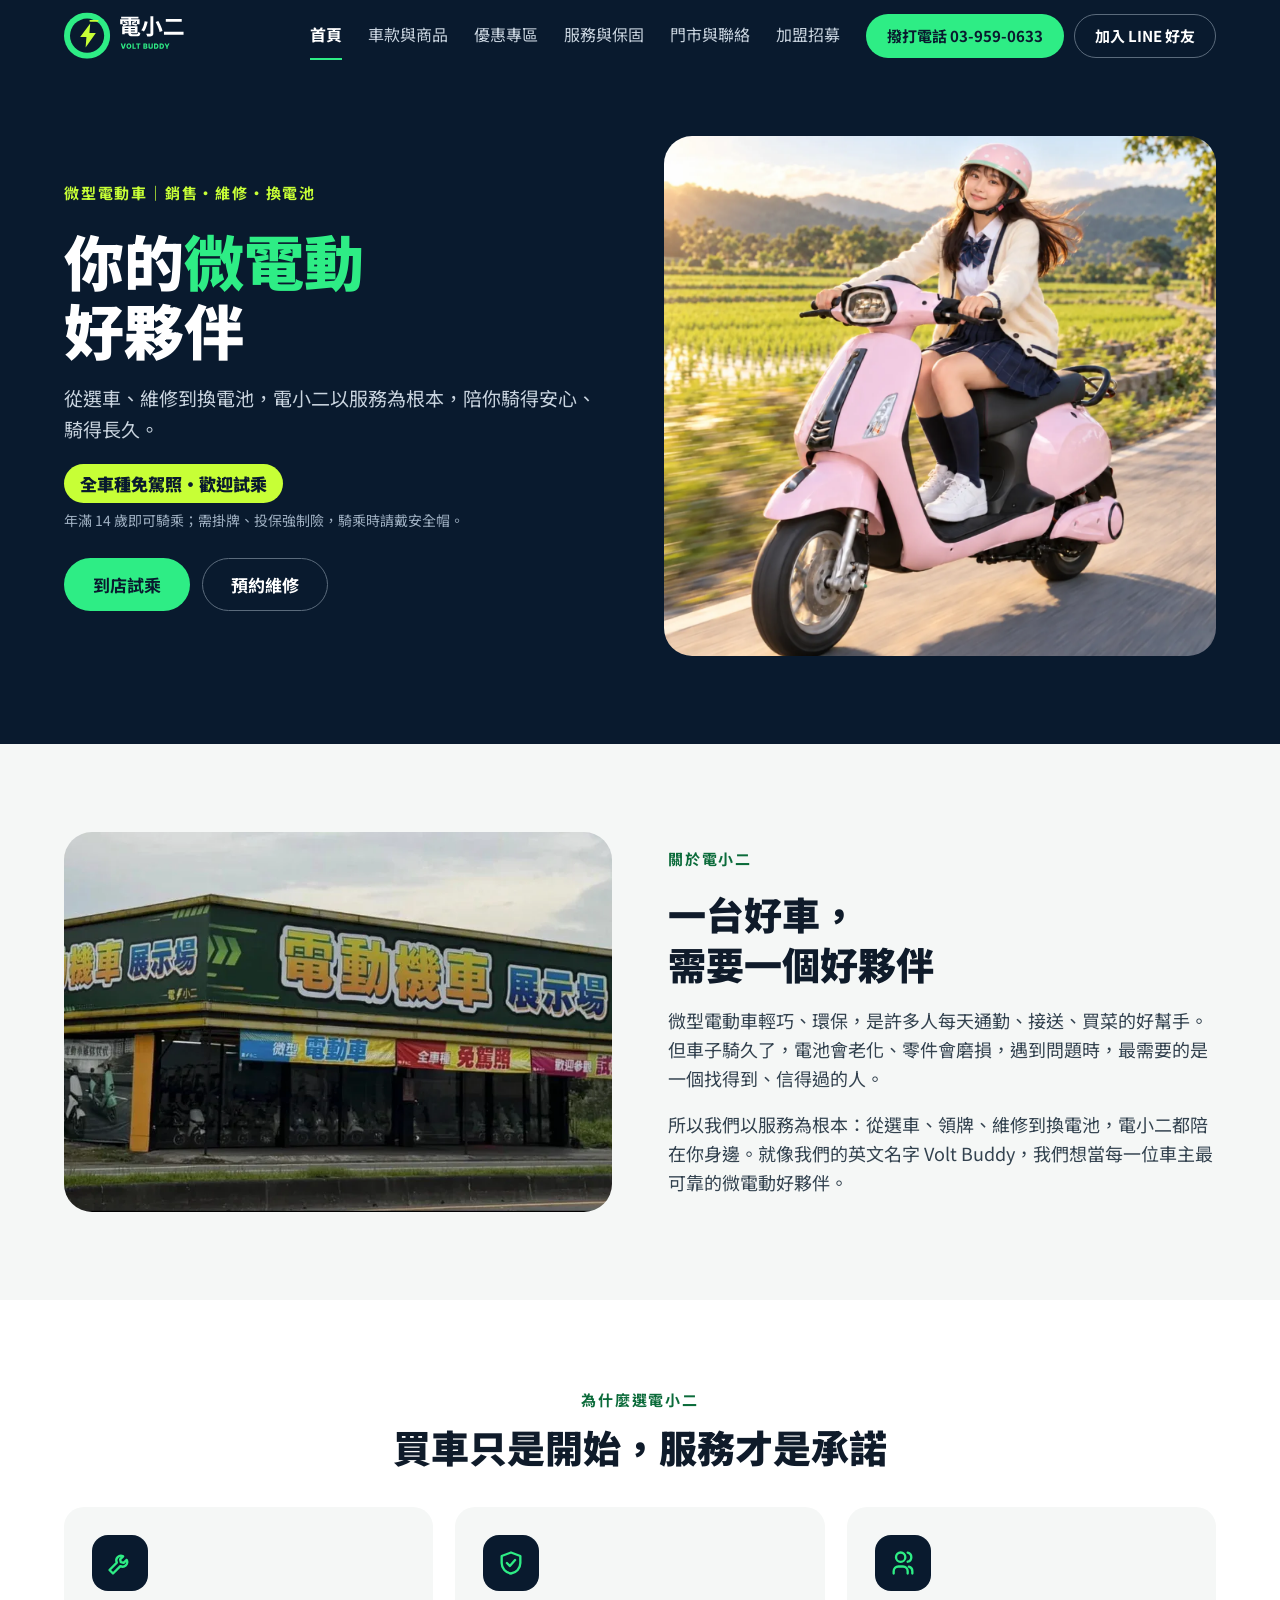
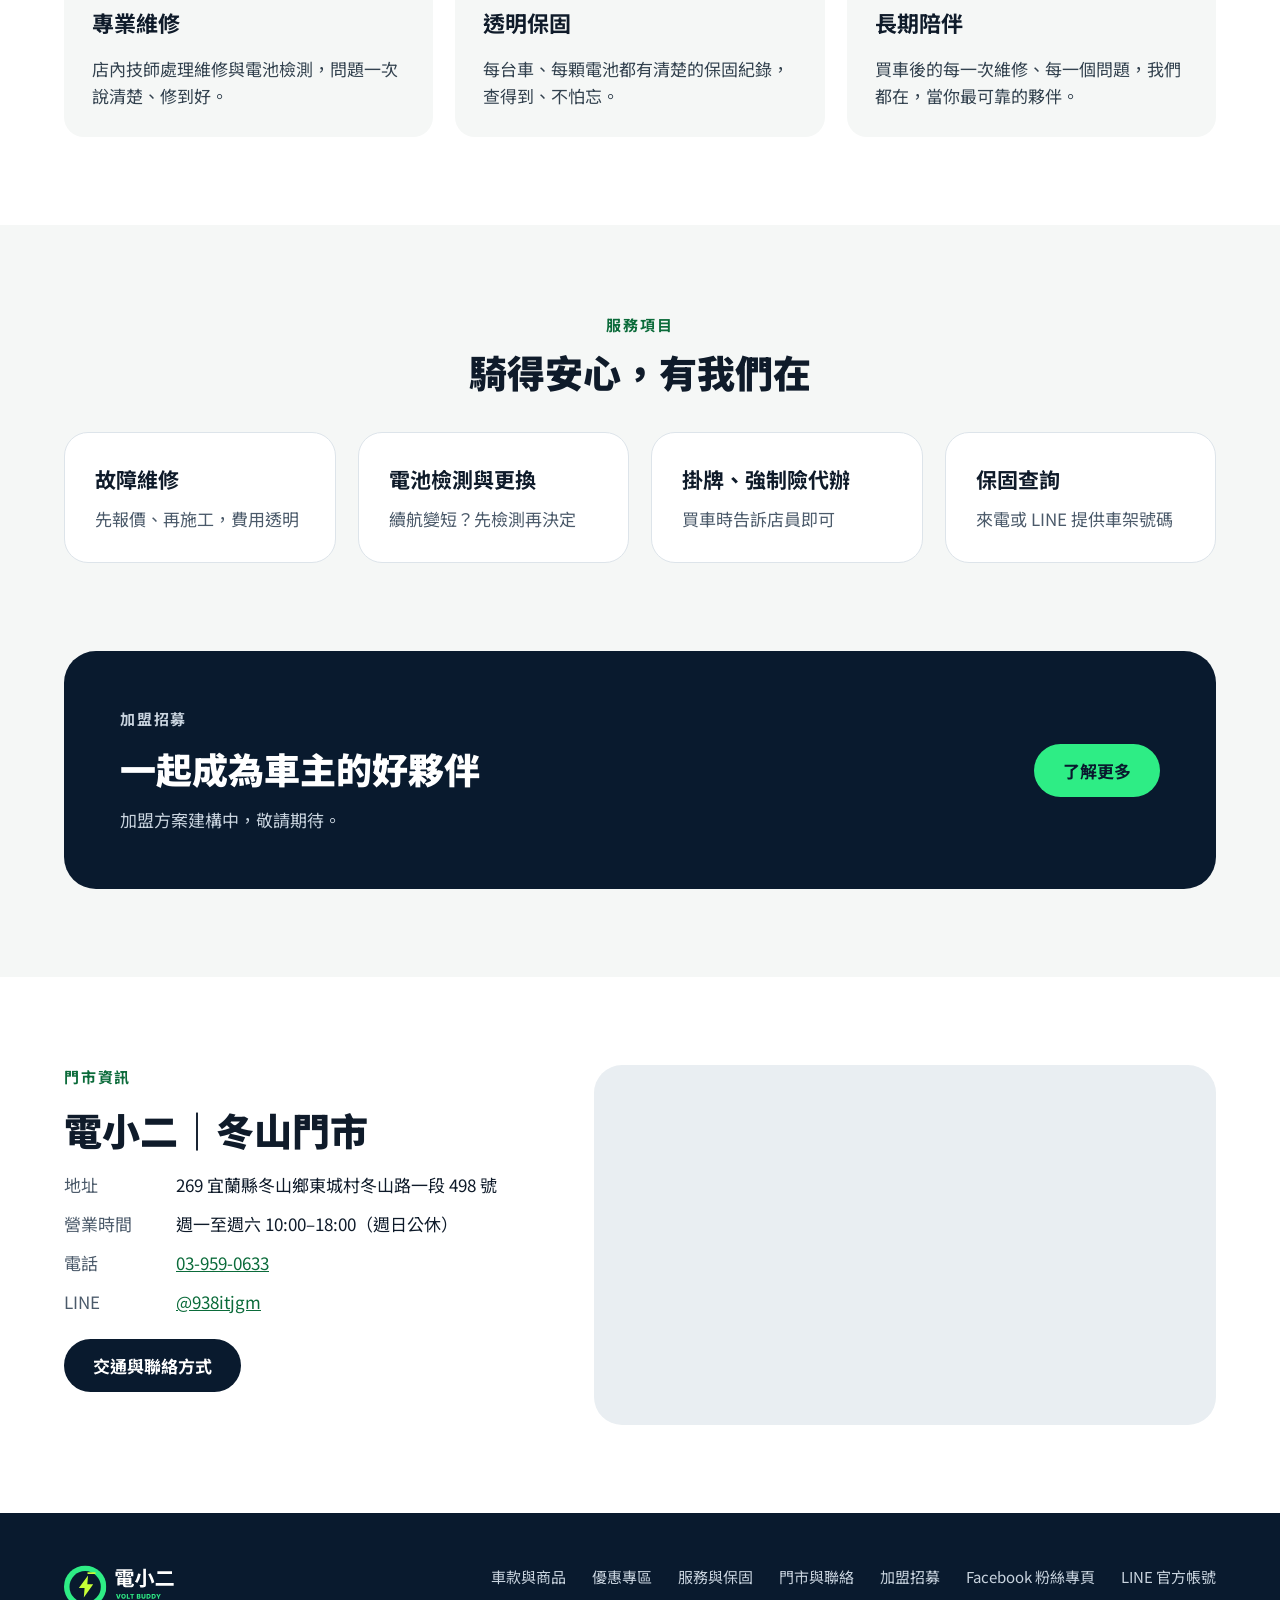
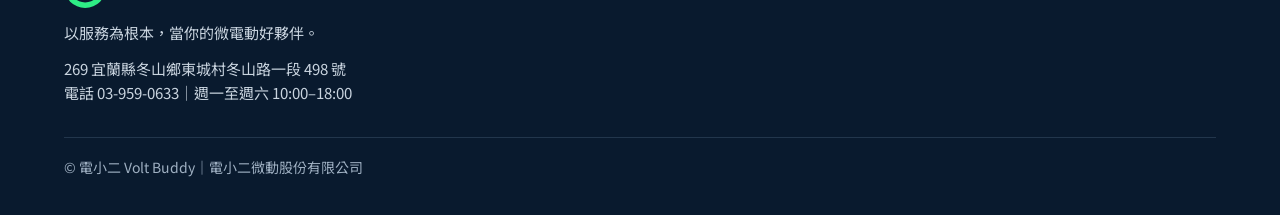
==== index.html @ b2ecadda "電小二 Volt Buddy 官網第一版 首頁、車款（陸續上架中）、優惠專區（讀取庫存系統進行中的特惠組合）、 服務與保固、門市與聯絡、加盟招募（建構中）；手機版選單與 404 頁。  Co-Auth" ====
<!doctype html>
<html lang="zh-Hant-TW">
<head>
<meta charset="utf-8">
<meta name="viewport" content="width=device-width, initial-scale=1">
<title>電小二 Volt Buddy｜微型電動車銷售・維修・換電池</title>
<meta name="description" content="電小二 Volt Buddy：宜蘭冬山微型電動車門市，銷售、維修、電池檢測與更換，全車種免駕照、歡迎試乘。">
<link rel="canonical" href="https://voltbuddys.com/">
<meta property="og:type" content="website">
<meta property="og:title" content="電小二 Volt Buddy｜微型電動車銷售・維修・換電池">
<meta property="og:description" content="電小二 Volt Buddy：宜蘭冬山微型電動車門市，銷售、維修、電池檢測與更換，全車種免駕照、歡迎試乘。">
<meta property="og:url" content="https://voltbuddys.com/">
<meta property="og:image" content="https://voltbuddys.com/assets/img/hero.webp">
<meta name="theme-color" content="#091A2E">
<link rel="icon" href="assets/img/icon.svg" type="image/svg+xml">
<link rel="preconnect" href="https://fonts.googleapis.com">
<link rel="preconnect" href="https://fonts.gstatic.com" crossorigin>
<link rel="stylesheet" href="https://fonts.googleapis.com/css2?family=Noto+Sans+TC:wght@400;700;900&amp;display=swap">
<link rel="stylesheet" href="assets/style.css?v=1">
</head>
<body>
<a class="skip" href="#main">跳到主要內容</a>
<header class="site-header">
<div class="wrap">
<a class="brand" href="index.html" aria-label="電小二 Volt Buddy 首頁"><img src="assets/img/logo-dark.svg" alt="電小二 Volt Buddy" width="150" height="48"></a>
<button class="menu-toggle" type="button" aria-expanded="false" aria-controls="site-nav" aria-label="開啟選單"><svg aria-hidden="true" width="24" height="24" viewBox="0 0 24 24" fill="none" stroke="#FFFFFF" stroke-width="2" stroke-linecap="round"><path d="M4 7h16M4 12h16M4 17h16"/></svg></button>
<nav id="site-nav" class="nav" aria-label="主選單">
<a class="nav-link" href="index.html" aria-current="page">首頁</a>
<a class="nav-link" href="models.html">車款與商品</a>
<a class="nav-link" href="promotions.html">優惠專區</a>
<a class="nav-link" href="service.html">服務與保固</a>
<a class="nav-link" href="store.html">門市與聯絡</a>
<a class="nav-link" href="franchise.html">加盟招募</a>
<div class="nav-actions">
<a class="btn btn-mint btn-sm" href="tel:+88639590633">撥打電話 03-959-0633</a>
<a class="btn btn-ghost-light btn-sm" href="https://line.me/R/ti/p/%40938itjgm">加入 LINE 好友</a>
</div>
</nav>
</div>
</header>
<main id="main">
<section class="hero">
<div class="wrap split">
<div class="stack" style="gap:20px">
<p class="eyebrow eyebrow-light">微型電動車｜銷售・維修・換電池</p>
<h1>你的<span class="accent">微電動</span><br>好夥伴</h1>
<p class="lead">從選車、維修到換電池，電小二以服務為根本，陪你騎得安心、騎得長久。</p>
<div class="stack" style="gap:6px">
<p class="pill" style="align-self:flex-start">全車種免駕照・歡迎試乘</p>
<p class="note">年滿 14 歲即可騎乘；需掛牌、投保強制險，騎乘時請戴安全帽。</p>
</div>
<div class="btn-row" style="margin-top:6px">
<a class="btn btn-mint" href="store.html">到店試乘</a>
<a class="btn btn-ghost-light" href="service.html">預約維修</a>
</div>
</div>
<img class="photo" src="assets/img/hero.webp" alt="戴著安全帽、騎著粉紅色微型電動車行經稻田旁的騎士" width="1400" height="1400" fetchpriority="high">
</div>
</section>

<section id="home-promos" class="section" style="padding-bottom:0" hidden>
<div class="wrap stack" style="gap:24px">
<div class="split" style="justify-content:space-between;align-items:flex-end;gap:12px">
<div class="stack" style="gap:6px;flex:1 1 auto"><p class="eyebrow">優惠專區</p><h2 class="h2" style="font-size:32px">本月最划算</h2></div>
<a href="promotions.html" style="flex:0 0 auto;font-weight:700;text-decoration:none">看全部優惠 →</a>
</div>
<div id="home-promo-grid" class="grid"></div>
</div>
</section>

<section class="section">
<div class="wrap split" style="gap:56px">
<img class="photo" src="assets/img/store-front.webp" alt="電小二冬山門市外觀：綠色招牌寫著電動機車展示場，玻璃窗內排列多台電動車" width="1141" height="574" loading="lazy" style="height:var(--about-h,380px)">
<div class="stack" style="gap:18px">
<p class="eyebrow">關於電小二</p>
<h2 class="h2">一台好車，<br>需要一個好夥伴</h2>
<p class="lead">微型電動車輕巧、環保，是許多人每天通勤、接送、買菜的好幫手。但車子騎久了，電池會老化、零件會磨損，遇到問題時，最需要的是一個找得到、信得過的人。</p>
<p class="lead">所以我們以服務為根本：從選車、領牌、維修到換電池，電小二都陪在你身邊。就像我們的英文名字 Volt Buddy，我們想當每一位車主最可靠的微電動好夥伴。</p>
</div>
</div>
</section>

<section class="section section-white">
<div class="wrap stack-lg">
<div class="stack center" style="gap:10px"><p class="eyebrow">為什麼選電小二</p><h2 class="h2">買車只是開始，服務才是承諾</h2></div>
<div class="grid">
<article class="card-soft stack"><div class="icon-box"><svg aria-hidden="true" width="28" height="28" viewBox="0 0 24 24" fill="none" stroke="#2EED85" stroke-width="2" stroke-linecap="round" stroke-linejoin="round"><path d="M14.7 6.3a4 4 0 0 0-5.4 5.4L3 18l3 3 6.3-6.3a4 4 0 0 0 5.4-5.4l-2.6 2.6-2.4-.6-.6-2.4z"/></svg></div><h3 style="font-size:22px">專業維修</h3><p class="lead" style="font-size:17px">店內技師處理維修與電池檢測，問題一次說清楚、修到好。</p></article>
<article class="card-soft stack"><div class="icon-box"><svg aria-hidden="true" width="28" height="28" viewBox="0 0 24 24" fill="none" stroke="#2EED85" stroke-width="2" stroke-linecap="round" stroke-linejoin="round"><path d="M12 3l8 3v6c0 4.5-3.4 8.3-8 9-4.6-.7-8-4.5-8-9V6z"/><path d="M8.5 12l2.5 2.5 4.5-5"/></svg></div><h3 style="font-size:22px">透明保固</h3><p class="lead" style="font-size:17px">每台車、每顆電池都有清楚的保固紀錄，查得到、不怕忘。</p></article>
<article class="card-soft stack"><div class="icon-box"><svg aria-hidden="true" width="28" height="28" viewBox="0 0 24 24" fill="none" stroke="#2EED85" stroke-width="2" stroke-linecap="round" stroke-linejoin="round"><path d="M20 21v-2a4 4 0 0 0-3-3.9"/><path d="M4 21v-2a4 4 0 0 1 4-4h4a4 4 0 0 1 4 4v2"/><circle cx="10" cy="7" r="4"/><path d="M16 3.1a4 4 0 0 1 0 7.8"/></svg></div><h3 style="font-size:22px">長期陪伴</h3><p class="lead" style="font-size:17px">買車後的每一次維修、每一個問題，我們都在，當你最可靠的夥伴。</p></article>
</div>
</div>
</section>

<section class="section">
<div class="wrap stack-lg">
<div class="stack center" style="gap:10px"><p class="eyebrow">服務項目</p><h2 class="h2">騎得安心，有我們在</h2></div>
<div class="grid">
<a class="card stack" href="service.html" style="text-decoration:none;color:inherit;gap:8px"><h3>故障維修</h3><p class="muted">先報價、再施工，費用透明</p></a>
<a class="card stack" href="service.html" style="text-decoration:none;color:inherit;gap:8px"><h3>電池檢測與更換</h3><p class="muted">續航變短？先檢測再決定</p></a>
<a class="card stack" href="service.html" style="text-decoration:none;color:inherit;gap:8px"><h3>掛牌、強制險代辦</h3><p class="muted">買車時告訴店員即可</p></a>
<a class="card stack" href="service.html" style="text-decoration:none;color:inherit;gap:8px"><h3>保固查詢</h3><p class="muted">來電或 LINE 提供車架號碼</p></a>
</div>
</div>
</section>

<section class="section" style="padding-top:0">
<div class="wrap">
<div class="banner">
<div class="stack" style="flex:1 1 520px"><p class="eyebrow eyebrow-light">加盟招募</p><h2>一起成為車主的好夥伴</h2><p>加盟方案建構中，敬請期待。</p></div>
<a class="btn btn-mint" href="franchise.html">了解更多</a>
</div>
</div>
</section>

<section class="section section-white">
<div class="wrap split" style="align-items:stretch">
<div class="stack" style="gap:16px;flex:1 1 380px">
<p class="eyebrow">門市資訊</p>
<h2 class="h2">電小二｜冬山門市</h2>
<dl class="info">
<dt>地址</dt><dd>269 宜蘭縣冬山鄉東城村冬山路一段 498 號</dd>
<dt>營業時間</dt><dd>週一至週六 10:00–18:00（週日公休）</dd>
<dt>電話</dt><dd><a href="tel:+88639590633">03-959-0633</a></dd>
<dt>LINE</dt><dd><a href="https://line.me/R/ti/p/%40938itjgm">@938itjgm</a></dd>
</dl>
<a class="btn btn-navy" href="store.html" style="align-self:flex-start;margin-top:8px">交通與聯絡方式</a>
</div>
<iframe class="map" style="flex:1 1 520px;min-height:360px" title="電小二冬山門市 Google 地圖" src="https://www.google.com/maps?q=%E5%AE%9C%E8%98%AD%E7%B8%A3%E5%86%AC%E5%B1%B1%E9%84%89%E5%86%AC%E5%B1%B1%E8%B7%AF%E4%B8%80%E6%AE%B5498%E8%99%9F&amp;output=embed" loading="lazy" referrerpolicy="no-referrer-when-downgrade"></iframe>
</div>
</section>
</main>
<footer class="site-footer">
<div class="wrap">
<div class="top">
<div class="stack" style="gap:12px;max-width:360px">
<img src="assets/img/logo-dark.svg" alt="電小二 Volt Buddy" width="138" height="44">
<p>以服務為根本，當你的微電動好夥伴。</p>
<p>269 宜蘭縣冬山鄉東城村冬山路一段 498 號<br>電話 <a href="tel:+88639590633">03-959-0633</a>｜週一至週六 10:00–18:00</p>
</div>
<nav aria-label="頁尾選單">
<a href="models.html">車款與商品</a>
<a href="promotions.html">優惠專區</a>
<a href="service.html">服務與保固</a>
<a href="store.html">門市與聯絡</a>
<a href="franchise.html">加盟招募</a>
<a href="https://www.facebook.com/profile.php?id=61590472652984">Facebook 粉絲專頁</a>
<a href="https://line.me/R/ti/p/%40938itjgm">LINE 官方帳號</a>
</nav>
</div>
<p class="bottom">© 電小二 Volt Buddy｜電小二微動股份有限公司</p>
</div>
</footer>
<script src="assets/site.js?v=1" defer></script>
</body>
</html>
---- assets/style.css ----
/* 電小二 Volt Buddy 官網樣式
   設計稿的顏色與字級集中在 :root，之後要改品牌色只改這裡。 */
:root {
  --navy: #091A2E;
  --navy-2: #10253D;
  --navy-line: #22364C;
  --mint: #2EED85;
  --lime: #C7FF36;
  --bg: #F5F7F6;
  --card: #FFFFFF;
  --line: #DDE4EA;
  --ink: #0F1B2A;
  --ink-2: #33424F;
  --muted: #4B5A6A;
  --on-navy: #C9D4DF;
  --on-navy-2: #9FB0C2;
  --link: #0B6B3A;
  --radius: 24px;
  --wrap: 1200px;
}

* { box-sizing: border-box; }
html { -webkit-text-size-adjust: 100%; scroll-behavior: smooth; }
body {
  margin: 0;
  background: var(--bg);
  color: var(--ink);
  font-family: 'Noto Sans TC', system-ui, -apple-system, 'PingFang TC', 'Microsoft JhengHei', sans-serif;
  font-size: 17px;
  line-height: 1.6;
}
img { max-width: 100%; display: block; }
a { color: var(--link); }
a:hover { color: #064E2A; }
:focus-visible { outline: 3px solid var(--lime); outline-offset: 3px; border-radius: 6px; }
h1, h2, h3, p { margin: 0; }
.wrap { max-width: var(--wrap); margin: 0 auto; padding: 0 24px; }
.skip { position: absolute; left: -9999px; }
.skip:focus { left: 16px; top: 16px; z-index: 100; background: var(--lime); color: var(--navy); padding: 10px 16px; border-radius: 10px; }

/* ---------- 頁首 ---------- */
.site-header { background: var(--navy); position: sticky; top: 0; z-index: 50; }
.site-header .wrap { display: flex; align-items: center; justify-content: space-between; gap: 16px; padding-top: 12px; padding-bottom: 12px; }
.brand img { height: 48px; width: auto; }
.nav { display: flex; align-items: center; gap: 4px 26px; }
.nav a.nav-link { white-space: nowrap; color: var(--on-navy); text-decoration: none; font-size: 16px; padding: 10px 0; border-bottom: 2px solid transparent; }
.nav a.nav-link:hover { color: #FFFFFF; }
.nav a.nav-link[aria-current="page"] { color: #FFFFFF; font-weight: 700; border-bottom-color: var(--mint); }
.nav-actions { display: flex; gap: 10px; }
.menu-toggle { display: none; width: 48px; height: 48px; border-radius: 12px; border: 1px solid #3C4E63; background: transparent; cursor: pointer; align-items: center; justify-content: center; }

/* ---------- 按鈕 ---------- */
.btn { white-space: nowrap; display: inline-flex; align-items: center; justify-content: center; min-height: 48px; text-decoration: none; font-weight: 700; font-size: 17px; padding: 12px 28px; border-radius: 999px; border: 1px solid transparent; text-align: center; }
.btn-sm { min-height: 44px; font-size: 15px; padding: 9px 20px; }
.btn-mint { background: var(--mint); color: var(--navy); }
.btn-mint:hover { background: #5CF3A0; color: var(--navy); }
.btn-ghost-light { color: #FFFFFF; border-color: #5B6B7C; }
.btn-ghost-light:hover { color: #FFFFFF; border-color: #FFFFFF; }
.btn-ghost { color: var(--navy); border-color: var(--navy); }
.btn-ghost:hover { color: var(--navy); background: #EEF2F5; }
.btn-navy { background: var(--navy); color: #FFFFFF; }
.btn-navy:hover { background: #17304D; color: #FFFFFF; }
.btn-row { display: flex; flex-wrap: wrap; gap: 12px; }

/* ---------- 共用區塊 ---------- */
.section { padding: 88px 0; }
.section-white { background: var(--card); }
.eyebrow { color: var(--link); font-weight: 700; letter-spacing: 0.12em; font-size: 15px; }
.eyebrow-light { color: var(--lime); }
.h2 { font-size: 38px; line-height: 1.3; font-weight: 900; }
.lead { font-size: 18px; color: var(--ink-2); }
.center { text-align: center; }
.stack { display: flex; flex-direction: column; gap: 14px; }
.stack-lg { display: flex; flex-direction: column; gap: 36px; }
.grid { display: grid; gap: 22px; grid-template-columns: repeat(auto-fit, minmax(260px, 1fr)); }
.card { background: var(--card); border: 1px solid var(--line); border-radius: var(--radius); padding: 30px; }
.card-soft { background: var(--bg); border-radius: 20px; padding: 28px; }
.card h3 { font-size: 21px; font-weight: 700; }
.muted { color: var(--muted); }
.pill { display: inline-block; background: var(--lime); color: var(--navy); font-weight: 900; padding: 6px 16px; border-radius: 999px; }
.split { display: flex; flex-wrap: wrap; gap: 48px; align-items: center; }
.split > * { flex: 1 1 420px; min-width: 0; }
.photo { width: 100%; object-fit: cover; border-radius: 28px; }

/* ---------- 主視覺 ---------- */
.hero { background: var(--navy); color: #FFFFFF; padding: 64px 0 88px; }
.hero h1 { font-size: 60px; line-height: 1.15; font-weight: 900; }
.hero .accent { color: var(--mint); }
.hero p.lead { color: var(--on-navy); font-size: 19px; max-width: 540px; }
.hero .note { color: var(--on-navy-2); font-size: 14px; }
.hero .photo { height: 520px; object-position: 50% 45%; }
.page-hero { background: var(--navy); color: #FFFFFF; padding: 56px 0 64px; }
.page-hero h1 { font-size: 46px; line-height: 1.25; font-weight: 900; }
.page-hero p.lead { color: var(--on-navy); max-width: 640px; }
.page-hero .photo { height: 340px; }

/* ---------- 圖示方塊 ---------- */
.icon-box { width: 56px; height: 56px; border-radius: 16px; background: var(--navy); display: flex; align-items: center; justify-content: center; }

/* ---------- 優惠卡 ---------- */
.promo { background: var(--card); border: 1px solid var(--line); border-radius: var(--radius); overflow: hidden; display: flex; flex-direction: column; }
.promo-top { background: var(--navy); padding: 22px 26px; display: flex; flex-direction: column; gap: 6px; }
.promo-badge { align-self: flex-start; background: var(--lime); color: var(--navy); font-size: 13px; font-weight: 900; padding: 3px 12px; border-radius: 999px; }
.promo-badge.ending { background: #FFD166; }
.promo-price { color: var(--mint); font-size: 30px; font-weight: 900; line-height: 1.2; }
.promo-save { color: var(--on-navy); font-size: 15px; }
.promo-body { padding: 22px 26px 26px; display: flex; flex-direction: column; gap: 8px; flex: 1; }
.promo-body h3 { font-size: 21px; font-weight: 700; }
.promo-period { margin-top: auto; padding-top: 12px; border-top: 1px solid #E9EEF2; color: var(--muted); font-size: 15px; }
.promo-mini { text-decoration: none; color: var(--ink); background: var(--card); border: 1px solid var(--line); border-left: 6px solid var(--mint); border-radius: 20px; padding: 20px 24px; display: flex; flex-direction: column; gap: 4px; }
.promo-mini:hover { color: var(--ink); border-color: var(--mint); }
.promo-mini strong { font-size: 22px; font-weight: 900; color: var(--navy); }
.status-box { background: var(--card); border: 1px dashed #B9C6D3; border-radius: 20px; padding: 36px 24px; text-align: center; color: var(--ink-2); }

/* ---------- 資訊列表 ---------- */
.info { margin: 0; display: grid; grid-template-columns: 96px 1fr; gap: 12px 16px; font-size: 17px; }
.info dt { color: var(--muted); }
.info dd { margin: 0; }
.map { width: 100%; min-height: 420px; border: 0; border-radius: 28px; background: #E9EEF2; }

/* ---------- 步驟 ---------- */
.steps { margin: 0; padding: 0; list-style: none; display: grid; gap: 20px; grid-template-columns: repeat(auto-fit, minmax(220px, 1fr)); }
.steps li { background: var(--bg); border-radius: 20px; padding: 28px; display: flex; flex-direction: column; gap: 10px; }
.step-no { width: 44px; height: 44px; border-radius: 999px; background: var(--mint); color: var(--navy); font-weight: 900; font-size: 18px; display: flex; align-items: center; justify-content: center; }
.steps strong { font-size: 20px; }

/* ---------- 常見問題 ---------- */
.faq details { border-bottom: 1px solid var(--line); }
.faq summary { list-style: none; cursor: pointer; padding: 18px 0; font-size: 18px; font-weight: 700; display: flex; justify-content: space-between; gap: 16px; min-height: 44px; }
.faq summary::-webkit-details-marker { display: none; }
.faq summary::after { content: '＋'; flex: none; }
.faq details[open] summary::after { content: '－'; }
.faq details p { padding: 0 0 18px; color: var(--ink-2); }

/* ---------- 深色橫幅 ---------- */
.banner { background: var(--navy); border-radius: 32px; padding: 56px; display: flex; flex-wrap: wrap; align-items: center; justify-content: space-between; gap: 28px; color: #FFFFFF; }
.banner h2 { font-size: 36px; line-height: 1.3; font-weight: 900; }
.banner p { color: var(--on-navy); }

/* ---------- 頁尾 ---------- */
.site-footer { background: var(--navy); color: var(--on-navy); padding: 52px 0 36px; font-size: 15px; }
.site-footer .top { display: flex; flex-wrap: wrap; justify-content: space-between; gap: 28px; }
.site-footer img { height: 44px; width: auto; align-self: flex-start; }
.site-footer nav { display: flex; flex-wrap: wrap; gap: 10px 26px; }
.site-footer a { color: var(--on-navy); text-decoration: none; }
.site-footer a:hover { color: #FFFFFF; }
.site-footer .bottom { margin-top: 32px; padding-top: 18px; border-top: 1px solid var(--navy-line); color: var(--on-navy-2); font-size: 14px; }

/* ---------- 手機與平板 ---------- */
@media (max-width: 1140px) {
  .menu-toggle { display: inline-flex; }
  .site-header .wrap { flex-wrap: wrap; }
  .nav { display: none; width: 100%; flex-direction: column; align-items: stretch; gap: 0; padding: 8px 0 4px; }
  .nav.open { display: flex; }
  .nav a.nav-link { font-size: 17px; padding: 12px 0; border-bottom: 1px solid var(--navy-line); }
  .nav a.nav-link[aria-current="page"] { border-bottom-color: var(--navy-line); color: var(--mint); }
  .nav-actions { flex-direction: column; padding-top: 12px; }
  .brand img { height: 40px; }
}
@media (max-width: 640px) {
  body { font-size: 16px; }
  .wrap { padding: 0 20px; }
  .section { padding: 56px 0; }
  .hero { padding: 24px 0 48px; }
  .hero .split { flex-direction: column-reverse; gap: 22px; }
  .hero h1 { font-size: 40px; }
  .hero .photo { height: 300px; border-radius: 22px; }
  .page-hero h1 { font-size: 32px; }
  .page-hero .photo { height: 220px; }
  :root { --about-h: 220px; }
  .h2 { font-size: 28px; }
  .banner { padding: 32px 24px; border-radius: 24px; }
  .banner h2 { font-size: 26px; }
  .btn-row .btn { flex: 1 1 100%; }
  .info { grid-template-columns: 80px 1fr; font-size: 16px; }
  .map { min-height: 260px; border-radius: 20px; }
  .card { padding: 24px; }
}
@media (prefers-reduced-motion: reduce) { html { scroll-behavior: auto; } }
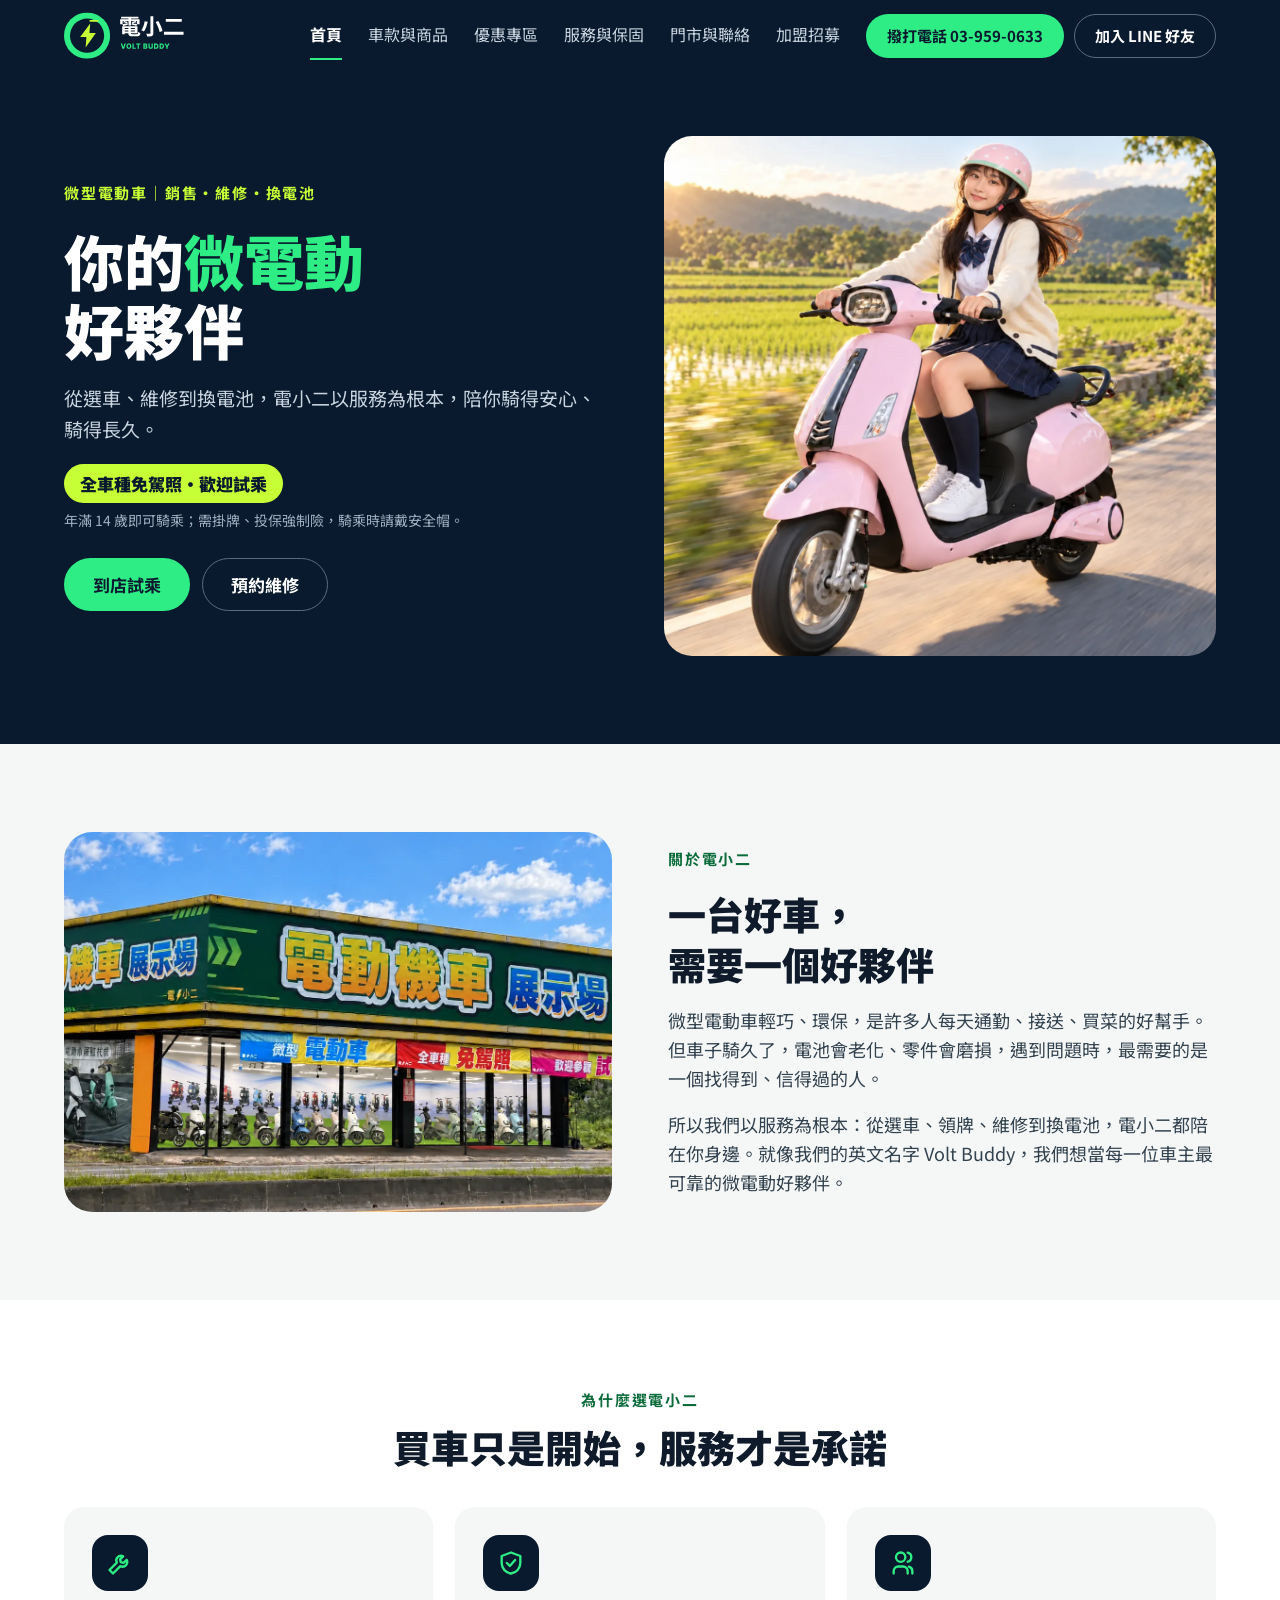
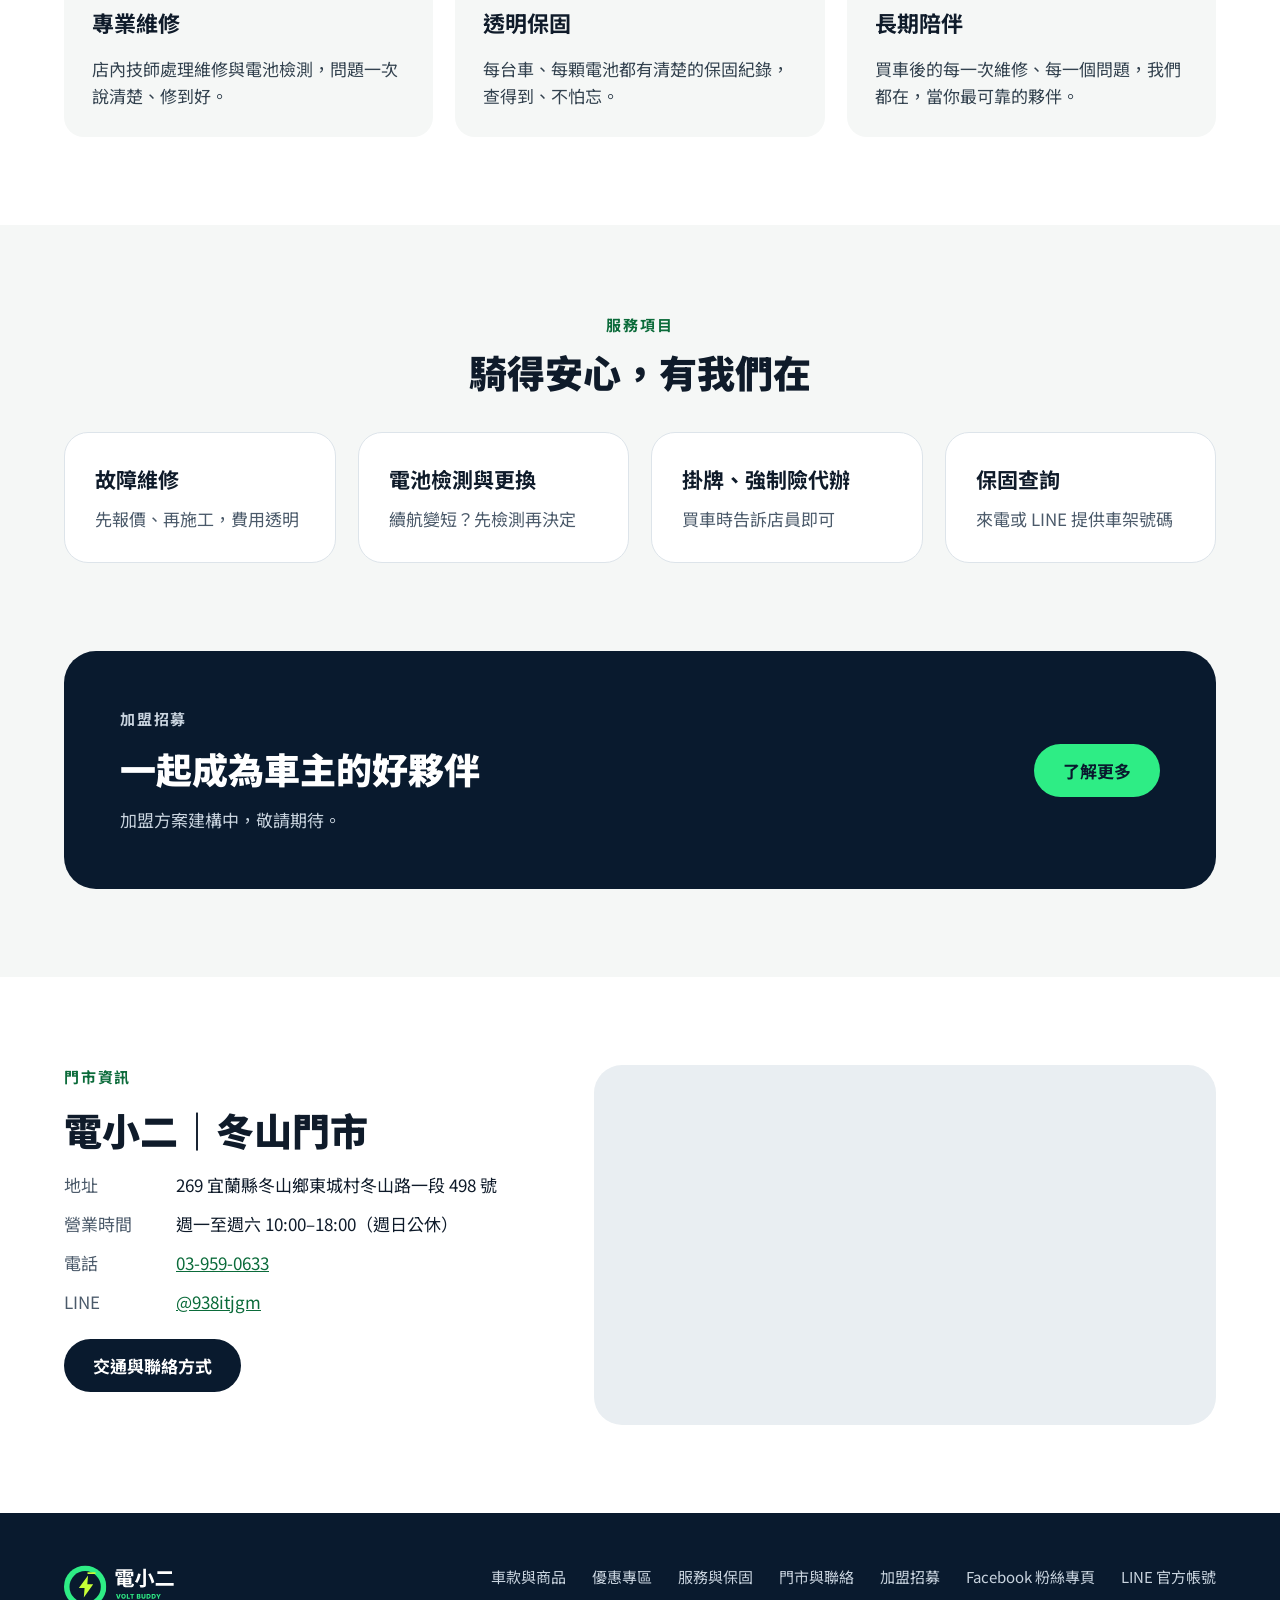
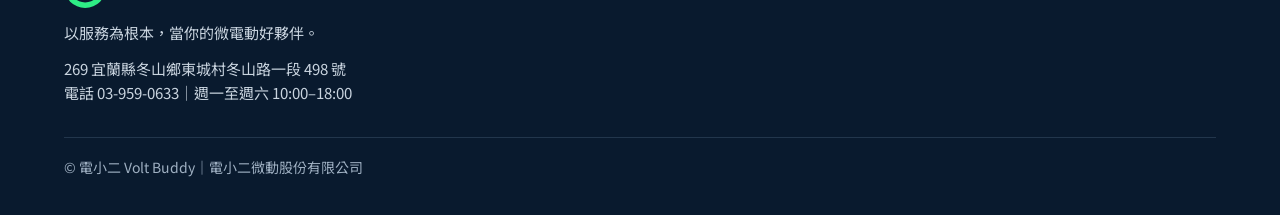
==== commit 5a08591e: "更換門市外觀照片 首頁「關於電小二」與門市與聯絡頁改用新的門市外觀照（有「全車種免駕照」「歡迎參觀試乘」布條）， 換新檔名避免瀏覽器快取到舊圖；移除舊照片。  Co-Authored-By: Clau" ====
--- a/index.html
+++ b/index.html
@@ -16,7 +16,7 @@
 <link rel="preconnect" href="https://fonts.googleapis.com">
 <link rel="preconnect" href="https://fonts.gstatic.com" crossorigin>
 <link rel="stylesheet" href="https://fonts.googleapis.com/css2?family=Noto+Sans+TC:wght@400;700;900&amp;display=swap">
-<link rel="stylesheet" href="assets/style.css?v=1">
+<link rel="stylesheet" href="assets/style.css?v=2">
 </head>
 <body>
 <a class="skip" href="#main">跳到主要內容</a>
@@ -70,7 +70,7 @@
 
 <section class="section">
 <div class="wrap split" style="gap:56px">
-<img class="photo" src="assets/img/store-front.webp" alt="電小二冬山門市外觀：綠色招牌寫著電動機車展示場，玻璃窗內排列多台電動車" width="1141" height="574" loading="lazy" style="height:var(--about-h,380px)">
+<img class="photo" src="assets/img/store-front-2.webp" alt="電小二冬山門市外觀：綠色招牌寫著電動機車展示場，掛著「全車種免駕照」「歡迎參觀試乘」布條，玻璃窗內排滿電動車" width="1600" height="805" loading="lazy" style="height:var(--about-h,380px)">
 <div class="stack" style="gap:18px">
 <p class="eyebrow">關於電小二</p>
 <h2 class="h2">一台好車，<br>需要一個好夥伴</h2>
@@ -150,6 +150,6 @@
 <p class="bottom">© 電小二 Volt Buddy｜電小二微動股份有限公司</p>
 </div>
 </footer>
-<script src="assets/site.js?v=1" defer></script>
+<script src="assets/site.js?v=2" defer></script>
 </body>
 </html>
--- a/assets/style.css
+++ b/assets/style.css
@@ -20,6 +20,7 @@
 }
 
 * { box-sizing: border-box; }
+[hidden] { display: none !important; }
 html { -webkit-text-size-adjust: 100%; scroll-behavior: smooth; }
 body {
   margin: 0;
@@ -112,6 +113,22 @@
 .promo-mini strong { font-size: 22px; font-weight: 900; color: var(--navy); }
 .status-box { background: var(--card); border: 1px dashed #B9C6D3; border-radius: 20px; padding: 36px 24px; text-align: center; color: var(--ink-2); }
 
+/* ---------- 車款卡 ---------- */
+.tabs { display: flex; flex-wrap: wrap; gap: 10px; }
+.tab { font: inherit; font-size: 16px; font-weight: 700; min-height: 44px; padding: 9px 22px; border-radius: 999px; cursor: pointer; background: var(--card); color: var(--ink); border: 1px solid #C3CED8; }
+.tab[aria-pressed="true"] { background: var(--navy); color: #FFFFFF; border-color: var(--navy); }
+.model-grid { grid-template-columns: repeat(auto-fit, minmax(300px, 1fr)); gap: 24px; }
+.model { background: var(--card); border: 1px solid var(--line); border-radius: var(--radius); overflow: hidden; display: flex; flex-direction: column; }
+.model-media { aspect-ratio: 4 / 3; background: #E9EEF2; display: flex; align-items: center; justify-content: center; }
+.model-media img { width: 100%; height: 100%; object-fit: cover; }
+.model-body { padding: 22px 26px 26px; display: flex; flex-direction: column; gap: 10px; flex: 1; }
+.model-body h3 { font-size: 22px; font-weight: 700; }
+.model-cat { align-self: flex-start; background: #E3FBEF; color: var(--link); font-size: 13px; font-weight: 700; padding: 3px 10px; border-radius: 999px; }
+.model-specs { margin: 0; padding-left: 20px; color: var(--ink-2); }
+.model-note { font-size: 14px; color: var(--muted); background: var(--bg); border-radius: 10px; padding: 8px 12px; }
+.model-foot { margin-top: auto; padding-top: 12px; display: flex; flex-wrap: wrap; align-items: center; justify-content: space-between; gap: 12px; }
+.model-price { font-size: 18px; font-weight: 700; color: var(--navy); }
+
 /* ---------- 資訊列表 ---------- */
 .info { margin: 0; display: grid; grid-template-columns: 96px 1fr; gap: 12px 16px; font-size: 17px; }
 .info dt { color: var(--muted); }
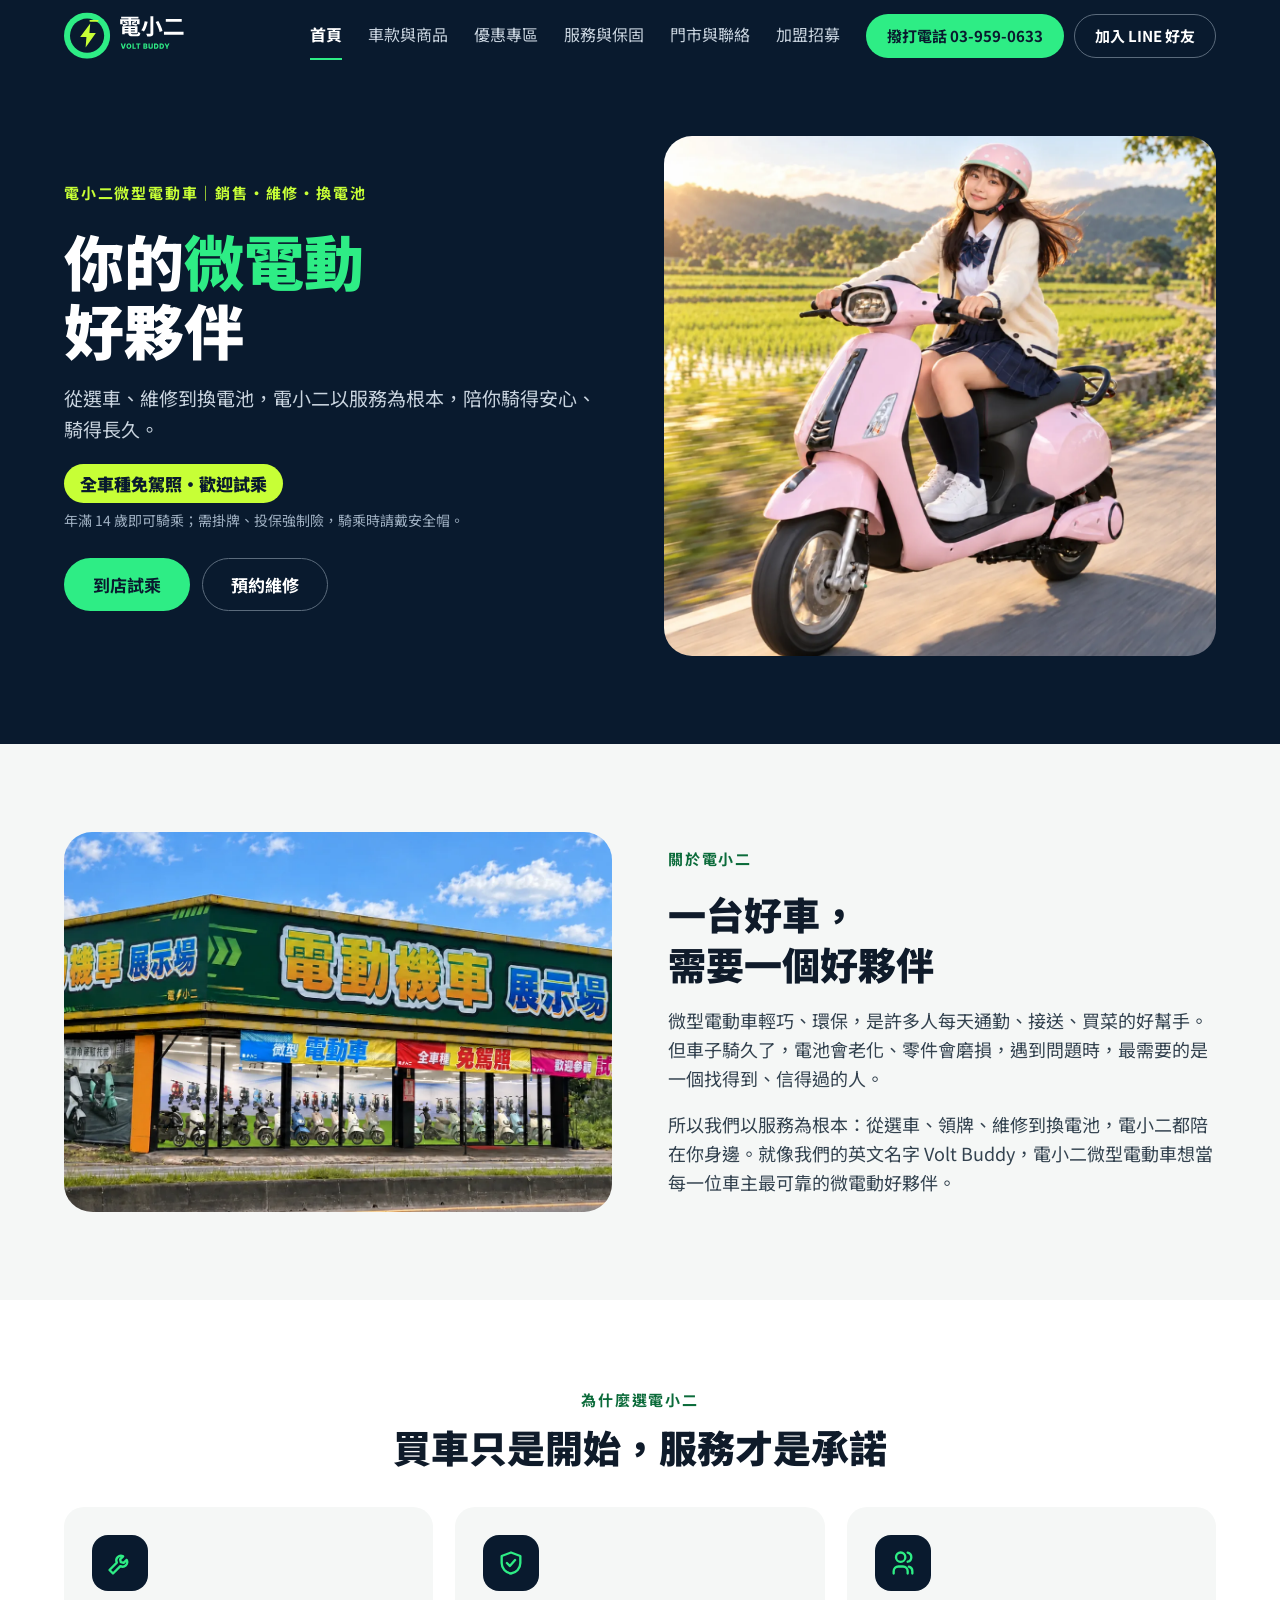
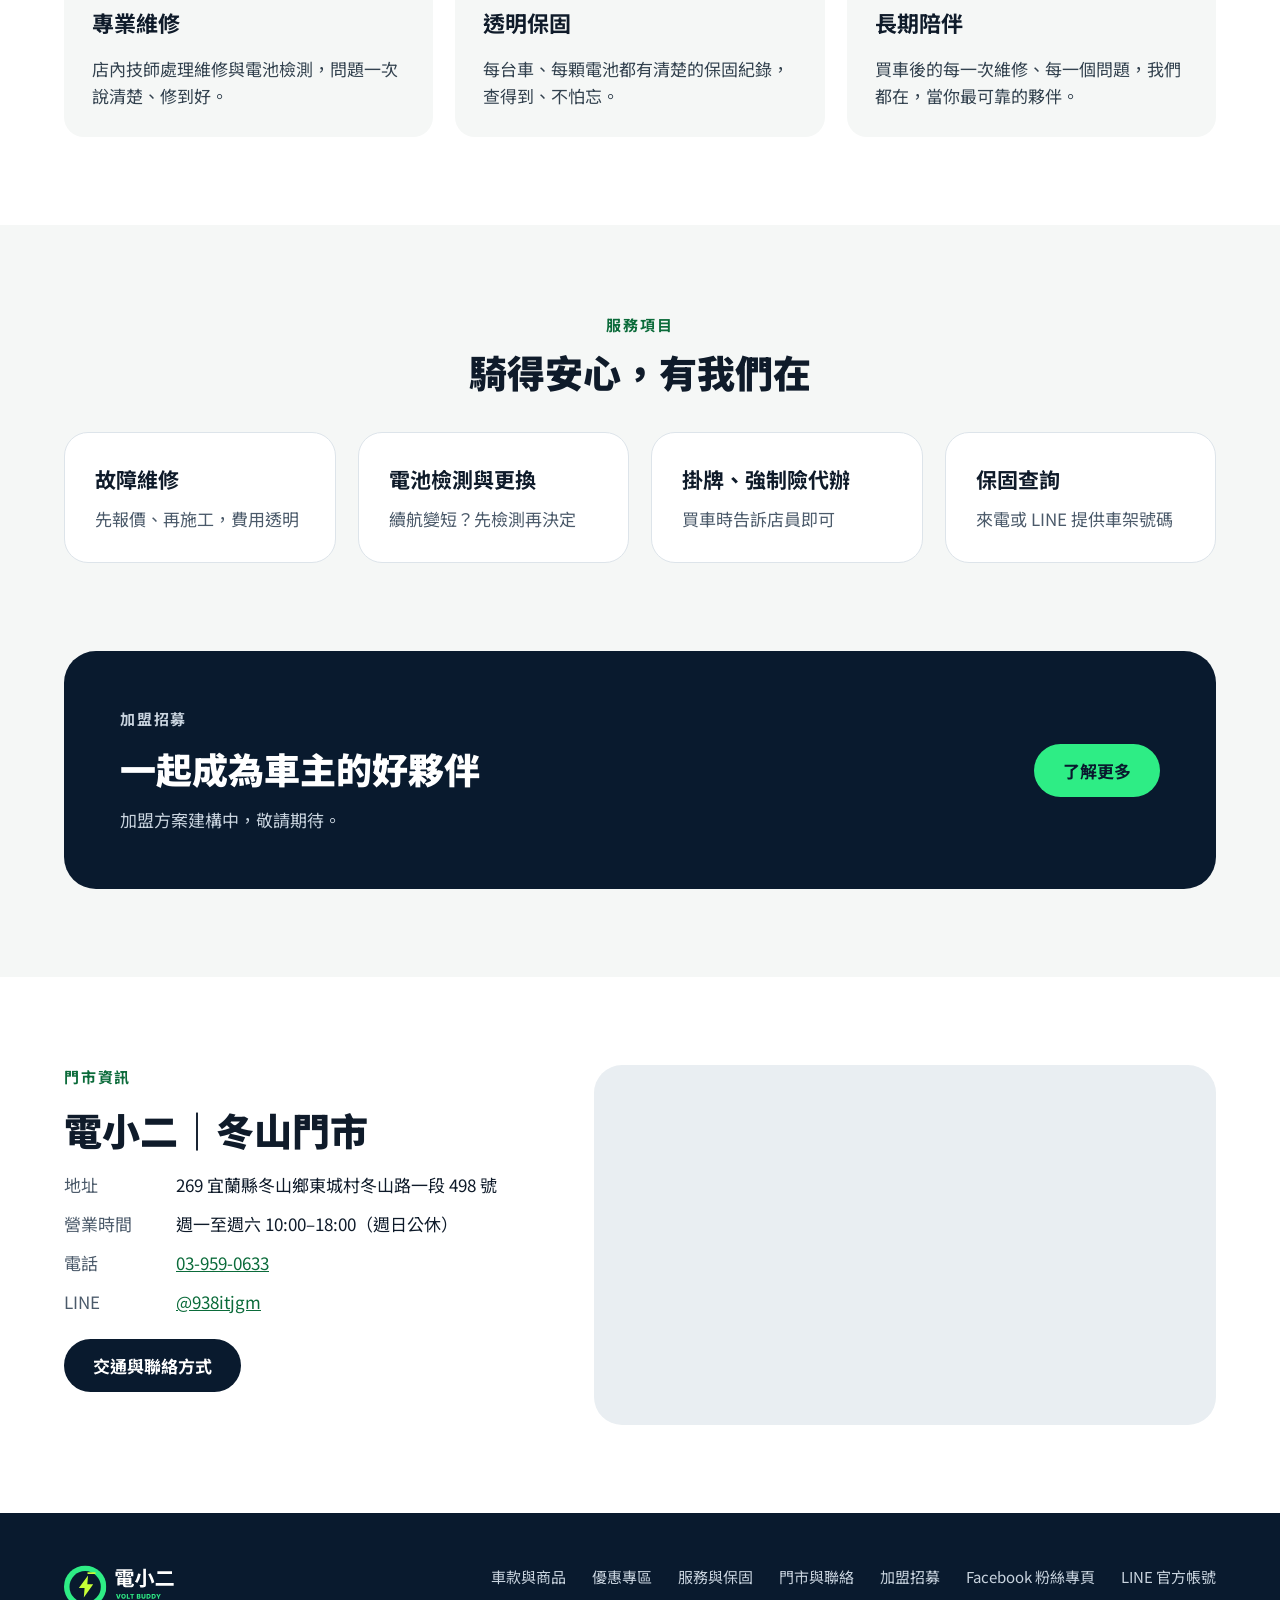
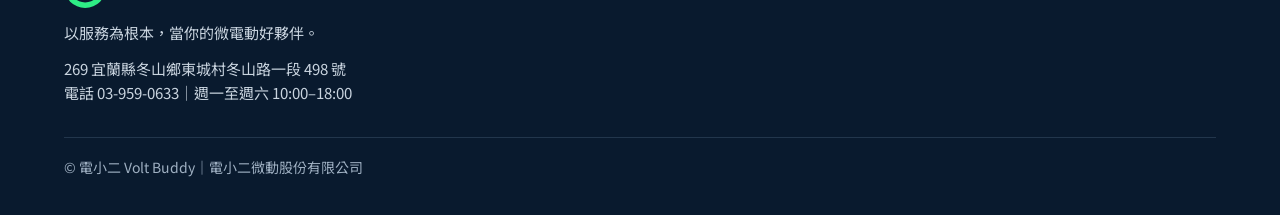
==== commit 05c0455a: "SEO：標題與說明加入「電小二微型電動車」，首頁加店家結構化資料 - 首頁標題、說明、主視覺小標與品牌故事使用完整店名「電小二微型電動車」 - 各頁標題後綴改為「電小二微型電動車 Volt Buddy" ====
--- a/index.html
+++ b/index.html
@@ -3,20 +3,68 @@
 <head>
 <meta charset="utf-8">
 <meta name="viewport" content="width=device-width, initial-scale=1">
-<title>電小二 Volt Buddy｜微型電動車銷售・維修・換電池</title>
-<meta name="description" content="電小二 Volt Buddy：宜蘭冬山微型電動車門市，銷售、維修、電池檢測與更換，全車種免駕照、歡迎試乘。">
+<title>電小二微型電動車｜宜蘭冬山 微型電動車銷售・維修・換電池</title>
+<meta name="description" content="電小二微型電動車（Volt Buddy）：宜蘭冬山微型電動車門市，銷售、維修、電池檢測與更換，全車種免駕照、歡迎試乘。冬山路一段 498 號，電話 03-959-0633。">
 <link rel="canonical" href="https://voltbuddys.com/">
 <meta property="og:type" content="website">
-<meta property="og:title" content="電小二 Volt Buddy｜微型電動車銷售・維修・換電池">
-<meta property="og:description" content="電小二 Volt Buddy：宜蘭冬山微型電動車門市，銷售、維修、電池檢測與更換，全車種免駕照、歡迎試乘。">
+<meta property="og:title" content="電小二微型電動車｜宜蘭冬山 微型電動車銷售・維修・換電池">
+<meta property="og:description" content="電小二微型電動車（Volt Buddy）：宜蘭冬山微型電動車門市，銷售、維修、電池檢測與更換，全車種免駕照、歡迎試乘。冬山路一段 498 號，電話 03-959-0633。">
 <meta property="og:url" content="https://voltbuddys.com/">
 <meta property="og:image" content="https://voltbuddys.com/assets/img/hero.webp">
 <meta name="theme-color" content="#091A2E">
+<script type="application/ld+json">
+{
+ "@context": "https://schema.org",
+ "@type": [
+  "MotorcycleDealer",
+  "MotorcycleRepair"
+ ],
+ "@id": "https://voltbuddys.com/#store",
+ "name": "電小二微型電動車",
+ "alternateName": [
+  "電小二",
+  "Volt Buddy",
+  "電小二 Volt Buddy"
+ ],
+ "url": "https://voltbuddys.com/",
+ "logo": "https://voltbuddys.com/assets/img/icon.svg",
+ "image": "https://voltbuddys.com/assets/img/store-front-2.webp",
+ "telephone": "+886-3-959-0633",
+ "priceRange": "$$",
+ "address": {
+  "@type": "PostalAddress",
+  "streetAddress": "東城村冬山路一段498號",
+  "addressLocality": "冬山鄉",
+  "addressRegion": "宜蘭縣",
+  "postalCode": "269",
+  "addressCountry": "TW"
+ },
+ "openingHoursSpecification": [
+  {
+   "@type": "OpeningHoursSpecification",
+   "dayOfWeek": [
+    "Monday",
+    "Tuesday",
+    "Wednesday",
+    "Thursday",
+    "Friday",
+    "Saturday"
+   ],
+   "opens": "10:00",
+   "closes": "18:00"
+  }
+ ],
+ "sameAs": [
+  "https://www.facebook.com/profile.php?id=61590472652984",
+  "https://line.me/R/ti/p/%40938itjgm"
+ ]
+}
+</script>
 <link rel="icon" href="assets/img/icon.svg" type="image/svg+xml">
 <link rel="preconnect" href="https://fonts.googleapis.com">
 <link rel="preconnect" href="https://fonts.gstatic.com" crossorigin>
 <link rel="stylesheet" href="https://fonts.googleapis.com/css2?family=Noto+Sans+TC:wght@400;700;900&amp;display=swap">
-<link rel="stylesheet" href="assets/style.css?v=2">
+<link rel="stylesheet" href="assets/style.css?v=5">
 </head>
 <body>
 <a class="skip" href="#main">跳到主要內容</a>
@@ -42,7 +90,7 @@
 <section class="hero">
 <div class="wrap split">
 <div class="stack" style="gap:20px">
-<p class="eyebrow eyebrow-light">微型電動車｜銷售・維修・換電池</p>
+<p class="eyebrow eyebrow-light">電小二微型電動車｜銷售・維修・換電池</p>
 <h1>你的<span class="accent">微電動</span><br>好夥伴</h1>
 <p class="lead">從選車、維修到換電池，電小二以服務為根本，陪你騎得安心、騎得長久。</p>
 <div class="stack" style="gap:6px">
@@ -75,7 +123,7 @@
 <p class="eyebrow">關於電小二</p>
 <h2 class="h2">一台好車，<br>需要一個好夥伴</h2>
 <p class="lead">微型電動車輕巧、環保，是許多人每天通勤、接送、買菜的好幫手。但車子騎久了，電池會老化、零件會磨損，遇到問題時，最需要的是一個找得到、信得過的人。</p>
-<p class="lead">所以我們以服務為根本：從選車、領牌、維修到換電池，電小二都陪在你身邊。就像我們的英文名字 Volt Buddy，我們想當每一位車主最可靠的微電動好夥伴。</p>
+<p class="lead">所以我們以服務為根本：從選車、領牌、維修到換電池，電小二都陪在你身邊。就像我們的英文名字 Volt Buddy，電小二微型電動車想當每一位車主最可靠的微電動好夥伴。</p>
 </div>
 </div>
 </section>
--- a/assets/style.css
+++ b/assets/style.css
@@ -94,6 +94,10 @@
 .page-hero h1 { font-size: 46px; line-height: 1.25; font-weight: 900; }
 .page-hero p.lead { color: var(--on-navy); max-width: 640px; }
 .page-hero .photo { height: 340px; }
+.hero-lineup { padding-bottom: 0; }
+.lineup-wrap { margin-top: 32px; }
+.lineup { width: 100%; max-width: 2000px; height: auto; display: block; margin: 0 auto; }
+.lineup-hint { display: none; }
 
 /* ---------- 圖示方塊 ---------- */
 .icon-box { width: 56px; height: 56px; border-radius: 16px; background: var(--navy); display: flex; align-items: center; justify-content: center; }
@@ -120,7 +124,8 @@
 .model-grid { grid-template-columns: repeat(auto-fit, minmax(300px, 1fr)); gap: 24px; }
 .model { background: var(--card); border: 1px solid var(--line); border-radius: var(--radius); overflow: hidden; display: flex; flex-direction: column; }
 .model-media { aspect-ratio: 4 / 3; background: #E9EEF2; display: flex; align-items: center; justify-content: center; }
-.model-media img { width: 100%; height: 100%; object-fit: cover; }
+.model-media:has(img) { aspect-ratio: auto; }
+.model-media img { width: 100%; height: auto; }
 .model-body { padding: 22px 26px 26px; display: flex; flex-direction: column; gap: 10px; flex: 1; }
 .model-body h3 { font-size: 22px; font-weight: 700; }
 .model-cat { align-self: flex-start; background: #E3FBEF; color: var(--link); font-size: 13px; font-weight: 700; padding: 3px 10px; border-radius: 999px; }
@@ -184,6 +189,10 @@
   .hero .photo { height: 300px; border-radius: 22px; }
   .page-hero h1 { font-size: 32px; }
   .page-hero .photo { height: 220px; }
+  .lineup-wrap { overflow-x: auto; -webkit-overflow-scrolling: touch; margin-top: 24px; }
+  .lineup { width: auto; max-width: none; height: 220px; }
+  .hero-lineup { padding-bottom: 20px; }
+  .lineup-hint { display: block; text-align: center; color: var(--on-navy-2); font-size: 13px; margin: 8px 0 0; }
   :root { --about-h: 220px; }
   .h2 { font-size: 28px; }
   .banner { padding: 32px 24px; border-radius: 24px; }
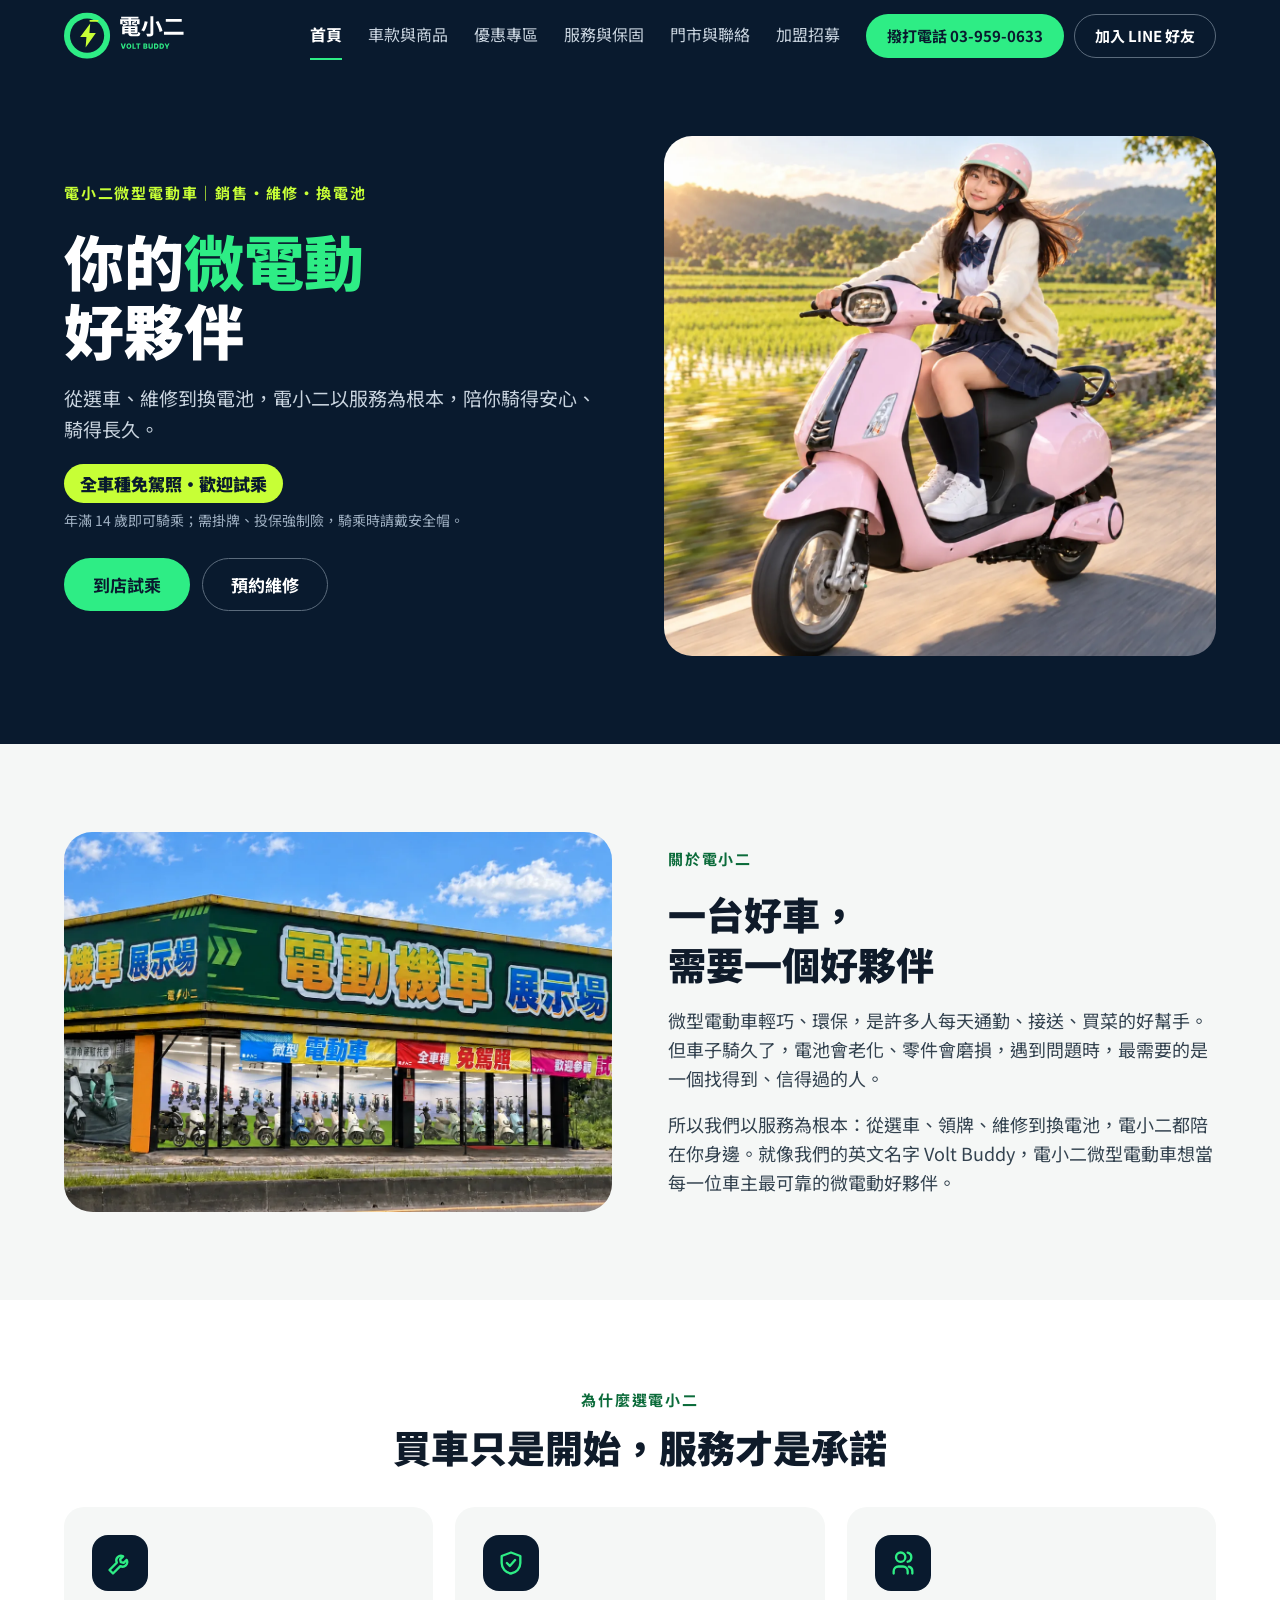
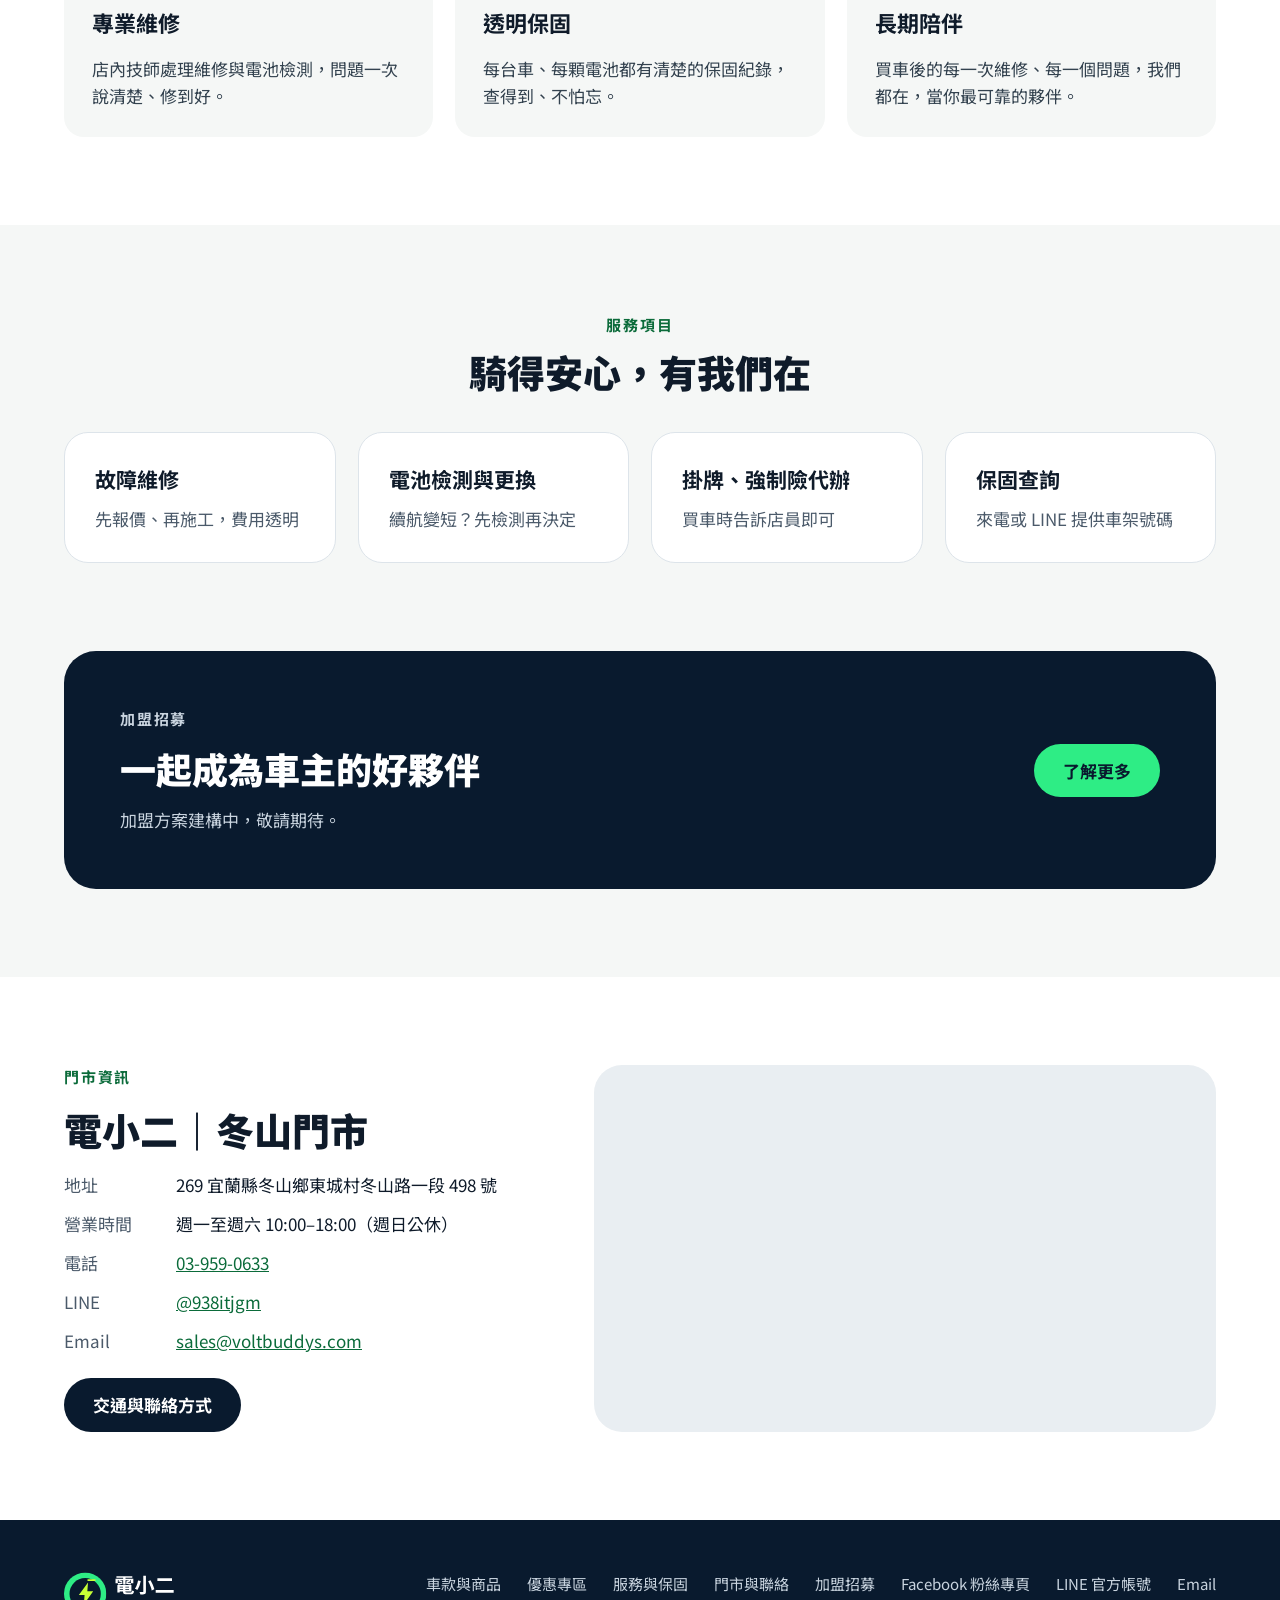
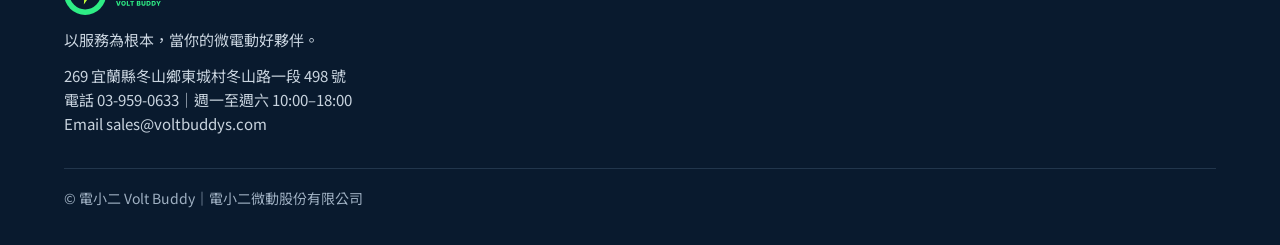
==== commit bb9d6a03: "新增 Email 聯絡方式 sales@voltbuddys.com - 全站頁尾加入 Email - 首頁與門市頁的門市資訊加入 Email 一列 - 門市頁「聯絡我們」新增 Email 卡片 - " ====
--- a/index.html
+++ b/index.html
@@ -30,6 +30,7 @@
  "logo": "https://voltbuddys.com/assets/img/icon.svg",
  "image": "https://voltbuddys.com/assets/img/store-front-2.webp",
  "telephone": "+886-3-959-0633",
+ "email": "sales@voltbuddys.com",
  "priceRange": "$$",
  "address": {
   "@type": "PostalAddress",
@@ -170,6 +171,7 @@
 <dt>營業時間</dt><dd>週一至週六 10:00–18:00（週日公休）</dd>
 <dt>電話</dt><dd><a href="tel:+88639590633">03-959-0633</a></dd>
 <dt>LINE</dt><dd><a href="https://line.me/R/ti/p/%40938itjgm">@938itjgm</a></dd>
+<dt>Email</dt><dd><a href="mailto:sales@voltbuddys.com">sales@voltbuddys.com</a></dd>
 </dl>
 <a class="btn btn-navy" href="store.html" style="align-self:flex-start;margin-top:8px">交通與聯絡方式</a>
 </div>
@@ -183,7 +185,7 @@
 <div class="stack" style="gap:12px;max-width:360px">
 <img src="assets/img/logo-dark.svg" alt="電小二 Volt Buddy" width="138" height="44">
 <p>以服務為根本，當你的微電動好夥伴。</p>
-<p>269 宜蘭縣冬山鄉東城村冬山路一段 498 號<br>電話 <a href="tel:+88639590633">03-959-0633</a>｜週一至週六 10:00–18:00</p>
+<p>269 宜蘭縣冬山鄉東城村冬山路一段 498 號<br>電話 <a href="tel:+88639590633">03-959-0633</a>｜週一至週六 10:00–18:00<br>Email <a href="mailto:sales@voltbuddys.com">sales@voltbuddys.com</a></p>
 </div>
 <nav aria-label="頁尾選單">
 <a href="models.html">車款與商品</a>
@@ -193,6 +195,7 @@
 <a href="franchise.html">加盟招募</a>
 <a href="https://www.facebook.com/profile.php?id=61590472652984">Facebook 粉絲專頁</a>
 <a href="https://line.me/R/ti/p/%40938itjgm">LINE 官方帳號</a>
+<a href="mailto:sales@voltbuddys.com">Email</a>
 </nav>
 </div>
 <p class="bottom">© 電小二 Volt Buddy｜電小二微動股份有限公司</p>
